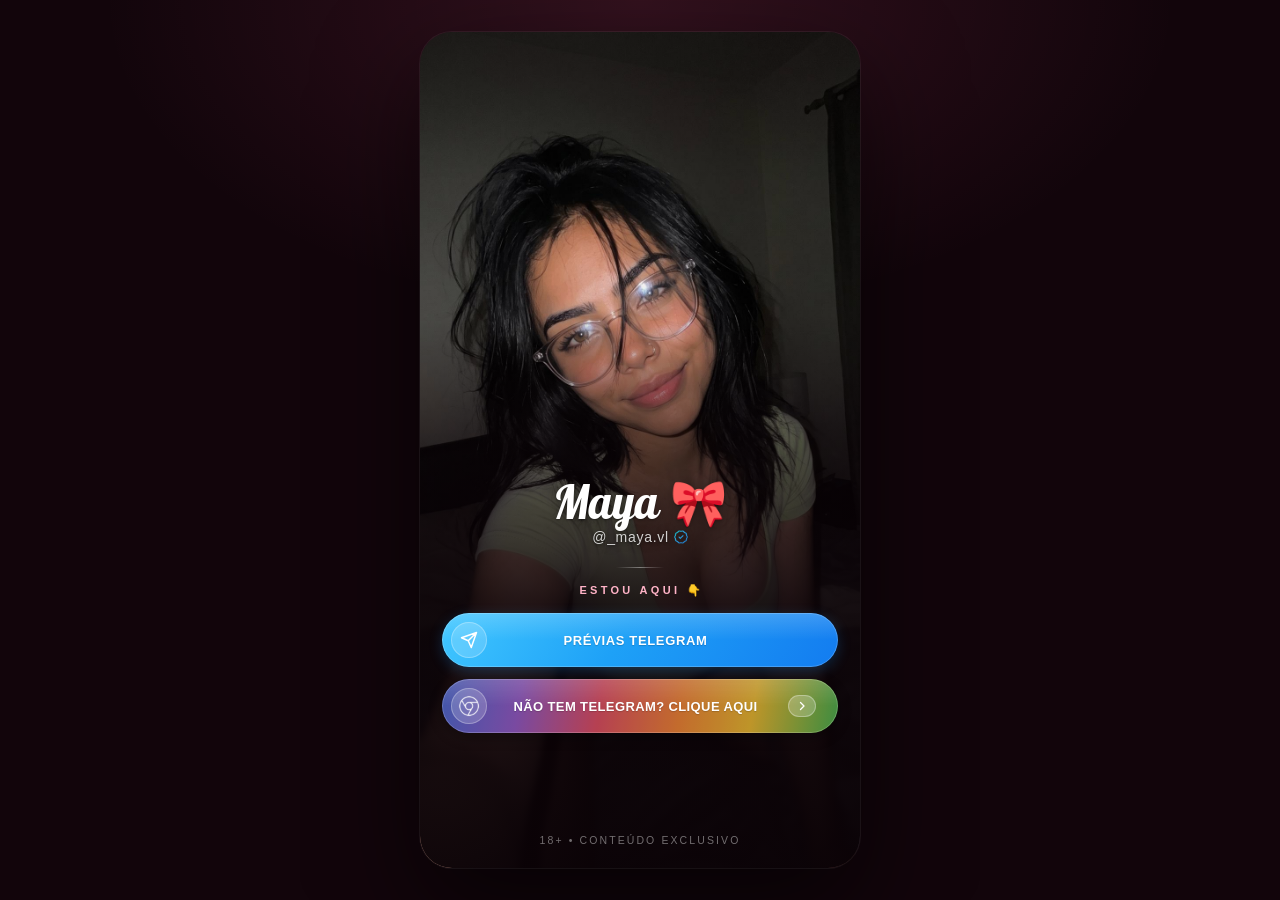
==== maya/index.html @ 6a3385f0 "Add Joice and Maya link tree pages" ====
<!DOCTYPE html>
<html lang="pt-BR">
<head>
  <meta charset="UTF-8">
  <meta name="viewport" content="width=device-width, initial-scale=1, viewport-fit=cover">
  <meta name="theme-color" content="#1a0710">
  <meta name="robots" content="noindex, nofollow">
  <meta name="color-scheme" content="dark">
  <meta name="format-detection" content="telephone=no">
  <title>Maya 🎀</title>
  <meta name="description" content="Maya — conteúdo exclusivo 18+">
  <link rel="icon" href="data:,">
  <link rel="preload" as="image" href="/maya/assets/hero.jpg?v=2" fetchpriority="high">
  <link rel="preload" as="font" href="/maya/assets/lobster.woff2" type="font/woff2" crossorigin>
  <style>html{background:#12050b}</style>
  <link rel="stylesheet" href="/maya/style.css">
</head>
<body>
  <main class="shell">
    <!-- FOTO DE FUNDO: troque o arquivo assets/hero.jpg (mesmo nome) -->
    <img class="hero" src="/maya/assets/hero.jpg?v=2" alt="" fetchpriority="high">
    <div class="overlay" aria-hidden="true"></div>

    <section class="content">
      <h1 class="name">Maya 🎀</h1>
      <p class="handle">@_maya.vl<img class="verified" src="/maya/assets/verified.png" alt="Perfil verificado" title="Perfil verificado" width="14" height="14"></p>

      <p class="cue">ESTOU AQUI <span aria-hidden="true">👇</span></p>

      <nav class="ctas" aria-label="Links">
        <a class="btn btn--telegram" data-link="telegram" rel="noopener">
          <span class="btn__icon" aria-hidden="true">
            <svg viewBox="0 0 24 24" width="18" height="18"><path fill="none" stroke="currentColor" stroke-width="2" stroke-linecap="round" stroke-linejoin="round" d="M22 2 11 13M22 2l-7 20-4-9-9-4 20-7z"/></svg>
          </span>
          <span class="btn__label">PRÉVIAS TELEGRAM</span>
        </a>

        <a class="btn btn--site" data-link="privacy" rel="noopener">
          <span class="btn__icon" aria-hidden="true">
            <img src="/maya/assets/navegador.png" alt="" width="22" height="22" decoding="async">
          </span>
          <span class="btn__label">NÃO TEM TELEGRAM? CLIQUE AQUI</span>
          <span class="btn__badge" aria-hidden="true"><span><svg viewBox="0 0 24 24" width="12" height="12"><path fill="none" stroke="currentColor" stroke-width="2.6" stroke-linecap="round" stroke-linejoin="round" d="M9 5l7 7-7 7"/></svg></span></span>
        </a>
      </nav>

      <p class="note">18+ • conteúdo exclusivo</p>
    </section>
  </main>

  <script src="/maya/script.js" defer></script>
</body>
</html>
---- maya/style.css ----
/* Fonte do nome (Lobster — licença SIL OFL) */
@font-face {
  font-family: "Lobster";
  src: url("assets/lobster.woff2") format("woff2");
  font-weight: 400;
  font-style: normal;
  font-display: swap;
}

/* ===== Identidade visual — Maya ===== */
:root {
  --bg: #12050b;
  --shell-bg: #2a0c19;
  --accent: #ff5c93;
  --accent-2: #ffb3c7;
  --glow: 255, 92, 147;
  --shade: 10, 2, 6;
  --shell-w: 440px;
}

*,
*::before,
*::after { box-sizing: border-box; }

[hidden] { display: none !important; }

html, body { margin: 0; padding: 0; }

html {
  background: var(--bg);
  -webkit-text-size-adjust: 100%;
  text-size-adjust: 100%;
  overscroll-behavior-y: none;
}

body {
  min-height: 100vh;
  min-height: 100dvh;
  background:
    radial-gradient(60% 50% at 50% 0%, rgba(var(--glow), 0.14), transparent 70%),
    var(--bg);
  color: #fff;
  font-family: -apple-system, BlinkMacSystemFont, "Segoe UI", Roboto, "Helvetica Neue", Arial, sans-serif;
  -webkit-font-smoothing: antialiased;
  -moz-osx-font-smoothing: grayscale;
  -webkit-tap-highlight-color: transparent;
}

/* ===== Container mobile ===== */
.shell {
  position: relative;
  width: 100%;
  max-width: var(--shell-w);
  min-height: 100vh;
  min-height: 100svh;
  margin: 0 auto;
  overflow: hidden;
  isolation: isolate;
  background: var(--shell-bg);
  display: flex;
  flex-direction: column;
}

.hero {
  position: absolute;
  inset: 0;
  width: 100%;
  height: 100%;
  object-fit: cover;
  object-position: center top;
  z-index: -2;
}

.overlay {
  position: absolute;
  inset: 0;
  z-index: -1;
  background:
    linear-gradient(to bottom,
      rgba(var(--shade), 0.30) 0%,
      rgba(var(--shade), 0) 18%,
      rgba(var(--shade), 0.06) 34%,
      rgba(var(--shade), 0.58) 50%,
      rgba(var(--shade), 0.88) 68%,
      rgba(var(--shade), 0.97) 100%);
}

/* ===== Conteúdo ===== */
.content {
  flex: 1;
  display: flex;
  flex-direction: column;
  align-items: center;
  justify-content: flex-end;
  text-align: center;
  padding: 32px 22px calc(max(104px, 15vh) + env(safe-area-inset-bottom));
  padding: 32px 22px calc(max(104px, 15svh) + env(safe-area-inset-bottom));
}

.name {
  margin: 0;
  font-family: "Lobster", "Brush Script MT", cursive;
  font-size: 46px;
  line-height: 1;
  font-weight: 400;
  font-synthesis: none;
  letter-spacing: 0.005em;
  text-shadow:
    0 1px 2px rgba(0, 0, 0, 0.35),
    0 2px 16px rgba(0, 0, 0, 0.3);
}

.verified {
  flex: 0 0 auto;
  width: 14px;
  height: 14px;
  filter: drop-shadow(0 1px 3px rgba(0, 0, 0, 0.45));
}

.handle {
  display: inline-flex;
  align-items: center;
  gap: 5px;
  margin: 4px 0 0;
  font-size: 14px;
  font-weight: 400;
  letter-spacing: 0.05em;
  color: rgba(255, 255, 255, 0.8);
  text-shadow: 0 1px 3px rgba(0, 0, 0, 0.55), 0 0 12px rgba(0, 0, 0, 0.35);
  word-break: break-all;
}

.cue {
  margin: 22px 0 16px;
  font-size: 11px;
  font-weight: 600;
  letter-spacing: 0.3em;
  color: var(--accent-2);
  opacity: 0.92;
}

/* traço fino acima do "ESTOU AQUI" */
.cue::before {
  content: "";
  display: block;
  width: 48px;
  height: 1px;
  margin: 0 auto 16px;
  background: linear-gradient(90deg, transparent, rgba(255, 255, 255, 0.4), transparent);
}

.cue span { letter-spacing: 0; }

/* ===== Botões ===== */
.ctas {
  width: 100%;
  display: flex;
  flex-direction: column;
  gap: 12px;
}

.btn {
  position: relative;
  display: flex;
  align-items: center;
  width: 100%;
  min-height: 54px;
  padding: 8px 18px 8px 9px;
  border-radius: 999px;
  color: #fff;
  text-decoration: none;
  font-size: 13px;
  font-weight: 700;
  letter-spacing: 0.05em;
  text-transform: uppercase;
  text-shadow: 0 1px 1px rgba(0, 0, 0, 0.18);
  overflow: hidden;
  isolation: isolate;
  cursor: pointer;
  touch-action: manipulation;
  transition: transform 0.15s ease, box-shadow 0.2s ease, filter 0.2s ease;
  -webkit-user-select: none;
  user-select: none;
}

/* brilho superior + contorno fino */
.btn::after {
  content: "";
  position: absolute;
  inset: 0;
  border-radius: inherit;
  background: linear-gradient(to bottom, rgba(255, 255, 255, 0.18), rgba(255, 255, 255, 0) 50%);
  box-shadow: inset 0 0 0 1px rgba(255, 255, 255, 0.2);
  pointer-events: none;
  z-index: -1;
}

/* reflexo que atravessa o botão */
.btn::before {
  content: "";
  position: absolute;
  top: -20%;
  bottom: -20%;
  left: -50%;
  width: 30%;
  background: linear-gradient(90deg,
    rgba(255, 255, 255, 0) 0%,
    rgba(255, 255, 255, 0.32) 50%,
    rgba(255, 255, 255, 0) 100%);
  transform: skewX(-22deg) translateX(0);
  pointer-events: none;
  z-index: 1;
}

.btn__icon {
  position: relative;
  z-index: 2;
  flex: 0 0 36px;
  width: 36px;
  height: 36px;
  display: grid;
  place-items: center;
  border-radius: 50%;
  background: rgba(255, 255, 255, 0.18);
  box-shadow: inset 0 0 0 1px rgba(255, 255, 255, 0.28);
}

.btn__icon img {
  display: block;
  width: 22px;
  height: 22px;
}

.btn__label {
  position: relative;
  z-index: 2;
  flex: 1;
  text-align: center;
  padding-right: 36px;
}

.btn--telegram {
  background: linear-gradient(120deg, #41c7ff 0%, #1ea1f7 45%, #137cf0 100%);
  box-shadow: 0 4px 14px rgba(30, 150, 245, 0.24);
}

.btn--site {
  background: linear-gradient(100deg, #4a63c2 0%, #8a55b8 20%, #cf4a5e 40%, #de7a34 60%, #d9aa2f 78%, #45a04a 100%);
  box-shadow: 0 4px 14px rgba(0, 0, 0, 0.3);
}

/* colorido suave: leve escurecida por cima do degradê */
.btn--site::after {
  background:
    linear-gradient(to bottom, rgba(255, 255, 255, 0.14), rgba(255, 255, 255, 0) 50%),
    rgba(0, 0, 0, 0.12);
}

/* botão "Não tem Telegram?": texto mais longo e selo à direita */
.btn--site .btn__label {
  padding: 0 4px;
  font-size: 13px;
  letter-spacing: 0.03em;
  white-space: nowrap;
}

.btn__badge {
  position: relative;
  z-index: 2;
  flex: 0 0 36px;
  display: grid;
  place-items: center;
}

.btn__badge span {
  display: grid;
  place-items: center;
  min-width: 28px;
  height: 22px;
  padding: 0 7px;
  border-radius: 999px;
  background: rgba(255, 255, 255, 0.22);
  box-shadow: inset 0 0 0 1px rgba(255, 255, 255, 0.3);
}

.btn:hover { filter: brightness(1.07); }
.btn:active { transform: scale(0.975); }

.btn:focus-visible {
  outline: 2px solid #fff;
  outline-offset: 3px;
}

@media (prefers-reduced-motion: no-preference) {
  .btn::before { animation: shine 4.2s ease-in-out infinite; }
  .ctas .btn:nth-child(2)::before { animation-delay: 0.5s; }
  @keyframes shine {
    0%        { transform: skewX(-22deg) translateX(0); }
    40%, 100% { transform: skewX(-22deg) translateX(620%); }
  }
}

/* ===== Rodapé fixo no fim da tela ===== */
.note {
  position: absolute;
  left: 0;
  right: 0;
  bottom: calc(22px + env(safe-area-inset-bottom));
  margin: 0;
  text-align: center;
  font-size: 10.5px;
  font-weight: 500;
  letter-spacing: 0.2em;
  text-transform: uppercase;
  color: rgba(255, 255, 255, 0.42);
}

/* ===== Entrada suave ===== */
@media (prefers-reduced-motion: no-preference) {
  .content > * { animation: rise 0.45s cubic-bezier(0.2, 0.7, 0.2, 1) both; }
  .content > :nth-child(2) { animation-delay: 0.04s; }
  .content > :nth-child(3) { animation-delay: 0.08s; }
  .content > :nth-child(4) { animation-delay: 0.12s; }
  .content > :nth-child(5) { animation-delay: 0.18s; }
  @keyframes rise {
    from { opacity: 0; transform: translateY(8px); }
    to   { opacity: 1; transform: none; }
  }
  .content > .note { animation-name: fade; }
  @keyframes fade { from { opacity: 0; } to { opacity: 1; } }
}

/* ===== Telas bem pequenas (320px) ===== */
@media (max-width: 350px) {
  .content { padding-left: 16px; padding-right: 16px; }
  .name { font-size: 40px; }
  .verified { width: 13px; height: 13px; }
  .btn { min-height: 50px; font-size: 12.5px; letter-spacing: 0.09em; }
  .btn__icon { flex-basis: 32px; width: 32px; height: 32px; }
  .btn__label { padding-right: 32px; }
  .btn--site .btn__label { font-size: 11px; letter-spacing: 0; padding: 0 2px; }
  .btn__badge { flex-basis: 32px; }
  .btn__badge span { min-width: 24px; height: 20px; padding: 0 5px; }
}

@media (max-height: 620px) {
  .content { padding-top: 16px; padding-bottom: calc(72px + env(safe-area-inset-bottom)); }
  .cue { margin: 14px 0 12px; }
  .cue::before { margin-bottom: 12px; }
  .note { bottom: calc(16px + env(safe-area-inset-bottom)); }
}

/* ===== Desktop: mantém a proporção de celular, centralizado ===== */
@media (min-width: 600px) and (min-height: 700px) {
  body {
    display: flex;
    align-items: center;
    justify-content: center;
    padding: 32px 16px;
  }
  .shell {
    min-height: 0;
    height: min(900px, calc(100vh - 64px));
    border-radius: 32px;
    box-shadow:
      0 0 0 1px rgba(255, 255, 255, 0.06),
      0 40px 100px rgba(0, 0, 0, 0.6);
  }
}
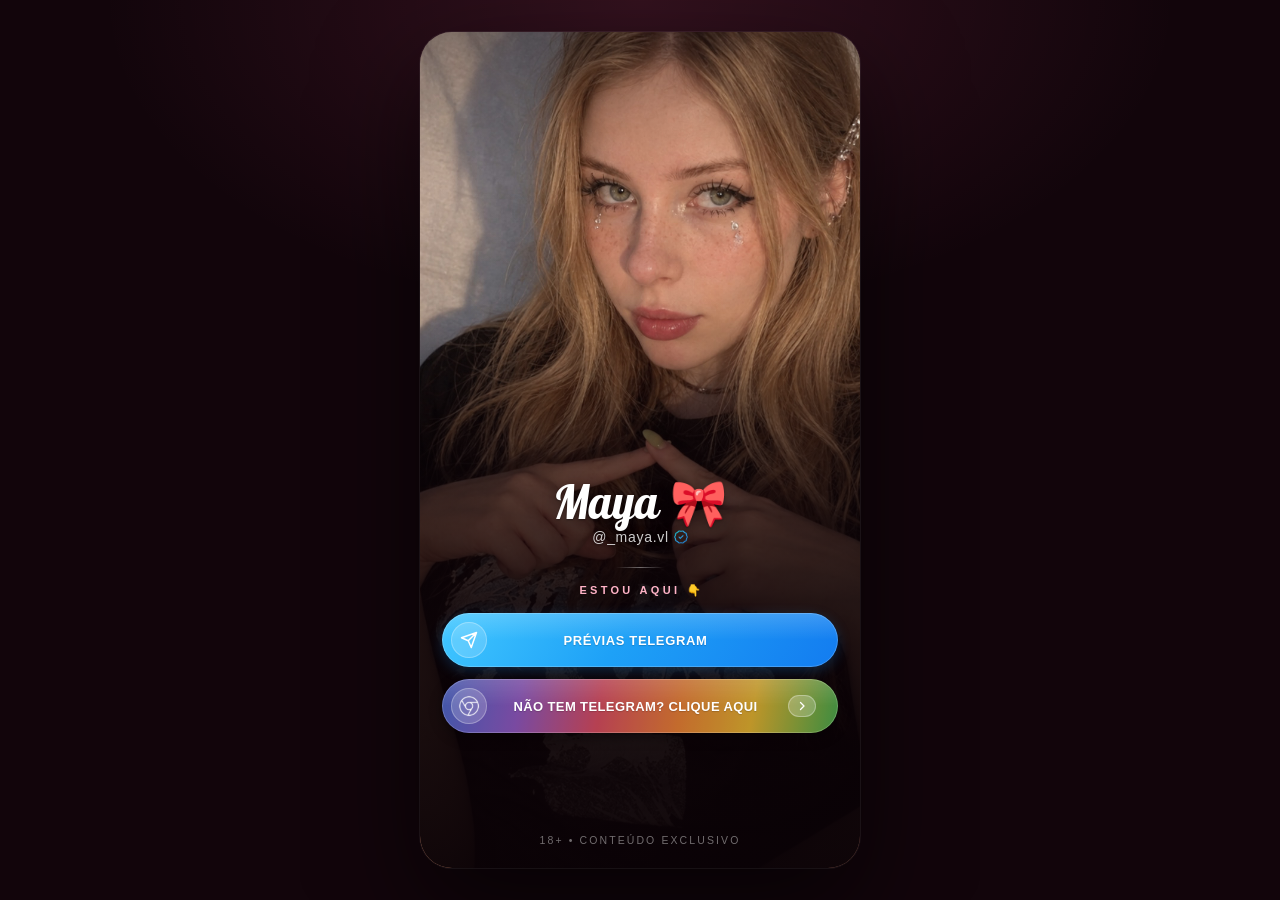
==== commit 50bdd60a: "Atualiza foto de capa da Maya" ====
--- a/maya/index.html
+++ b/maya/index.html
@@ -10,7 +10,7 @@
   <title>Maya 🎀</title>
   <meta name="description" content="Maya — conteúdo exclusivo 18+">
   <link rel="icon" href="data:,">
-  <link rel="preload" as="image" href="/maya/assets/hero.jpg?v=2" fetchpriority="high">
+  <link rel="preload" as="image" href="/maya/assets/hero.jpg?v=3" fetchpriority="high">
   <link rel="preload" as="font" href="/maya/assets/lobster.woff2" type="font/woff2" crossorigin>
   <style>html{background:#12050b}</style>
   <link rel="stylesheet" href="/maya/style.css">
@@ -18,7 +18,7 @@
 <body>
   <main class="shell">
     <!-- FOTO DE FUNDO: troque o arquivo assets/hero.jpg (mesmo nome) -->
-    <img class="hero" src="/maya/assets/hero.jpg?v=2" alt="" fetchpriority="high">
+    <img class="hero" src="/maya/assets/hero.jpg?v=3" alt="" fetchpriority="high">
     <div class="overlay" aria-hidden="true"></div>
 
     <section class="content">
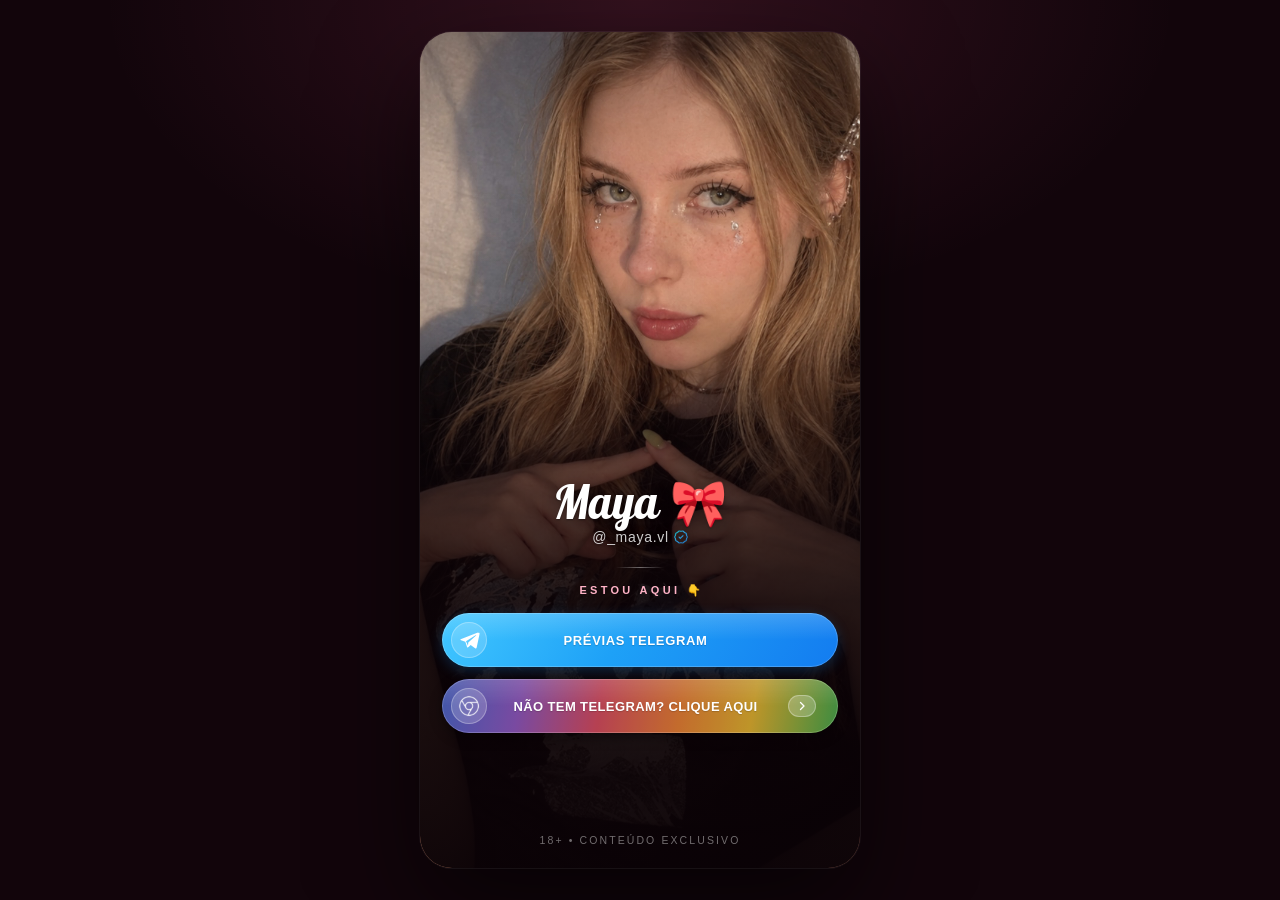
==== commit aaece3d9: "Atualiza ícone do Telegram no botão da Maya" ====
--- a/maya/index.html
+++ b/maya/index.html
@@ -30,7 +30,7 @@
       <nav class="ctas" aria-label="Links">
         <a class="btn btn--telegram" data-link="telegram" rel="noopener">
           <span class="btn__icon" aria-hidden="true">
-            <svg viewBox="0 0 24 24" width="18" height="18"><path fill="none" stroke="currentColor" stroke-width="2" stroke-linecap="round" stroke-linejoin="round" d="M22 2 11 13M22 2l-7 20-4-9-9-4 20-7z"/></svg>
+            <svg viewBox="0 0 24 24" width="21" height="21" focusable="false"><path fill="currentColor" d="M21.55 2.92 2.61 10.23c-1.3.52-1.29 1.24-.24 1.56l4.86 1.52 1.87 5.83c.23.63.12.89.77.89.5 0 .73-.23 1.01-.5l2.43-2.36 5.06 3.74c.93.52 1.6.25 1.83-.86l3.23-15.22c.34-1.34-.51-1.95-1.88-1.33ZM8 12.97l10.9-6.87c.55-.33 1.05-.16.64.21l-8.93 8.06-.35 3.71L8 12.97Z"/></svg>
           </span>
           <span class="btn__label">PRÉVIAS TELEGRAM</span>
         </a>
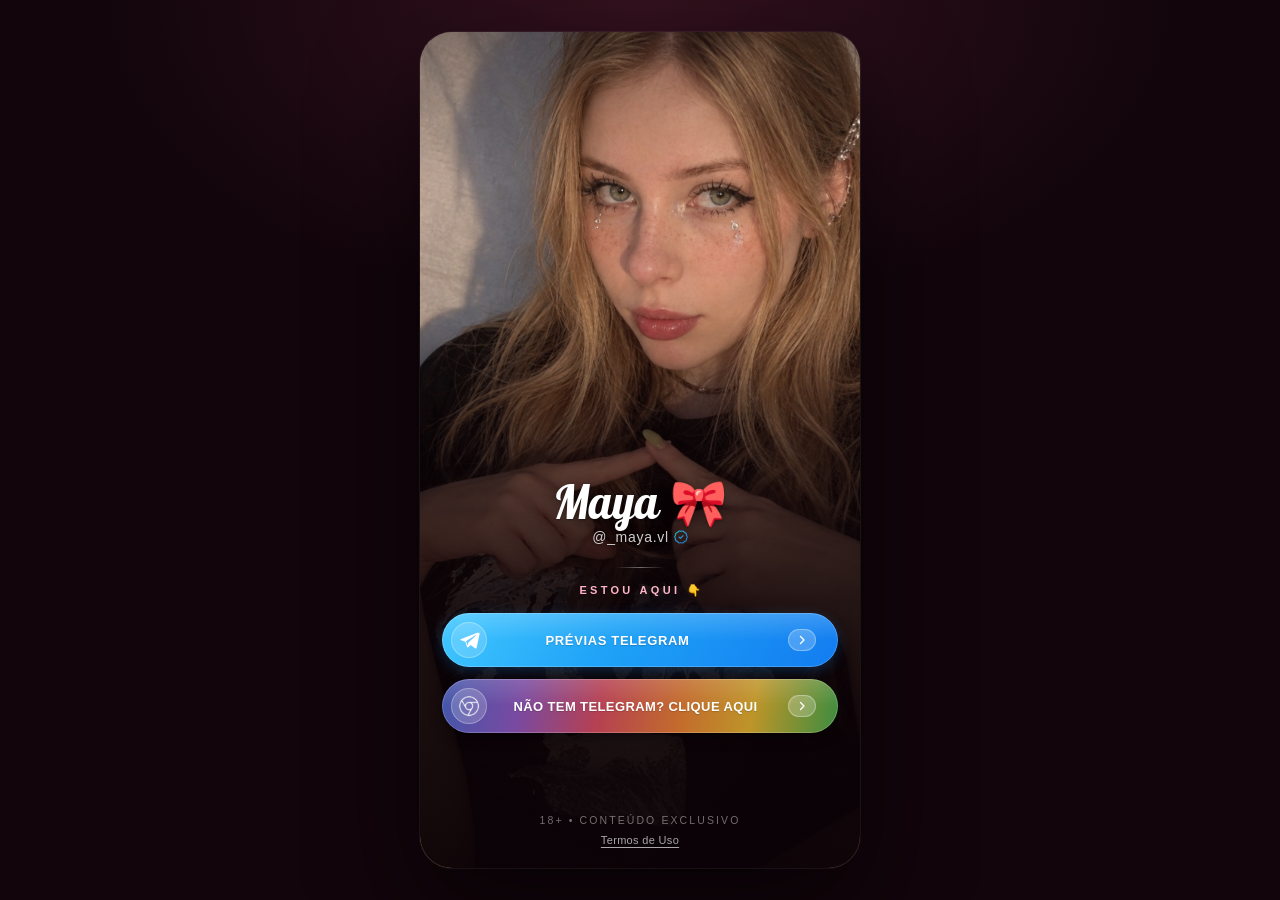
==== commit 4f6bf28f: "Adiciona seta e termos no rodapé da Maya" ====
--- a/maya/index.html
+++ b/maya/index.html
@@ -33,6 +33,7 @@
             <svg viewBox="0 0 24 24" width="21" height="21" focusable="false"><path fill="currentColor" d="M21.55 2.92 2.61 10.23c-1.3.52-1.29 1.24-.24 1.56l4.86 1.52 1.87 5.83c.23.63.12.89.77.89.5 0 .73-.23 1.01-.5l2.43-2.36 5.06 3.74c.93.52 1.6.25 1.83-.86l3.23-15.22c.34-1.34-.51-1.95-1.88-1.33ZM8 12.97l10.9-6.87c.55-.33 1.05-.16.64.21l-8.93 8.06-.35 3.71L8 12.97Z"/></svg>
           </span>
           <span class="btn__label">PRÉVIAS TELEGRAM</span>
+          <span class="btn__badge" aria-hidden="true"><span><svg viewBox="0 0 24 24" width="12" height="12"><path fill="none" stroke="currentColor" stroke-width="2.6" stroke-linecap="round" stroke-linejoin="round" d="M9 5l7 7-7 7"/></svg></span></span>
         </a>
 
         <a class="btn btn--site" data-link="privacy" rel="noopener">
@@ -44,7 +45,7 @@
         </a>
       </nav>
 
-      <p class="note">18+ • conteúdo exclusivo</p>
+      <footer class="note"><span>18+ • conteúdo exclusivo</span><a href="https://maya.ofc.bio/termos">Termos de Uso</a></footer>
     </section>
   </main>
 
--- a/maya/style.css
+++ b/maya/style.css
@@ -315,6 +315,20 @@
   color: rgba(255, 255, 255, 0.42);
 }
 
+.note span, .note a { display: block; }
+.note a {
+  width: max-content;
+  margin: 8px auto 0;
+  color: rgba(255, 255, 255, 0.65);
+  font-size: 11px;
+  font-weight: 400;
+  letter-spacing: 0.03em;
+  text-transform: none;
+  text-decoration: underline;
+  text-underline-offset: 3px;
+}
+.note a:hover, .note a:focus-visible { color: #fff; }
+
 /* ===== Entrada suave ===== */
 @media (prefers-reduced-motion: no-preference) {
   .content > * { animation: rise 0.45s cubic-bezier(0.2, 0.7, 0.2, 1) both; }
